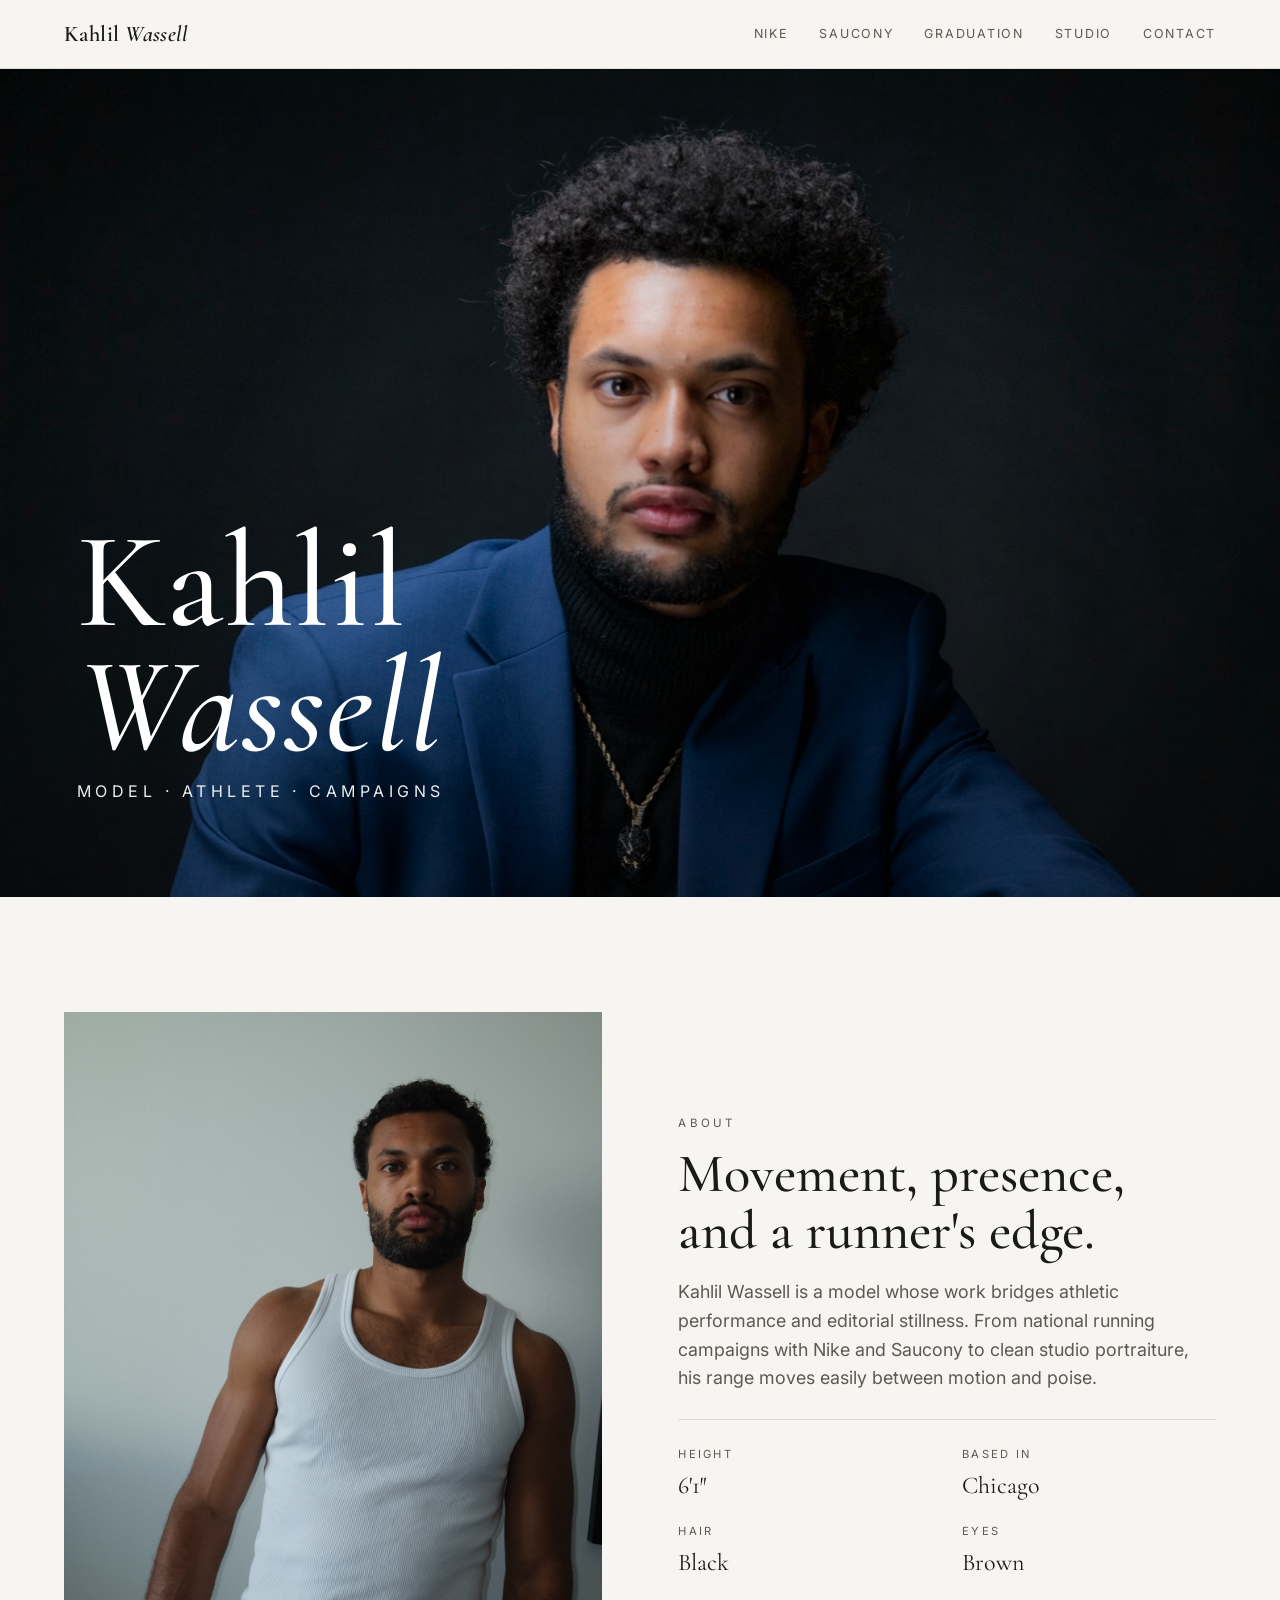
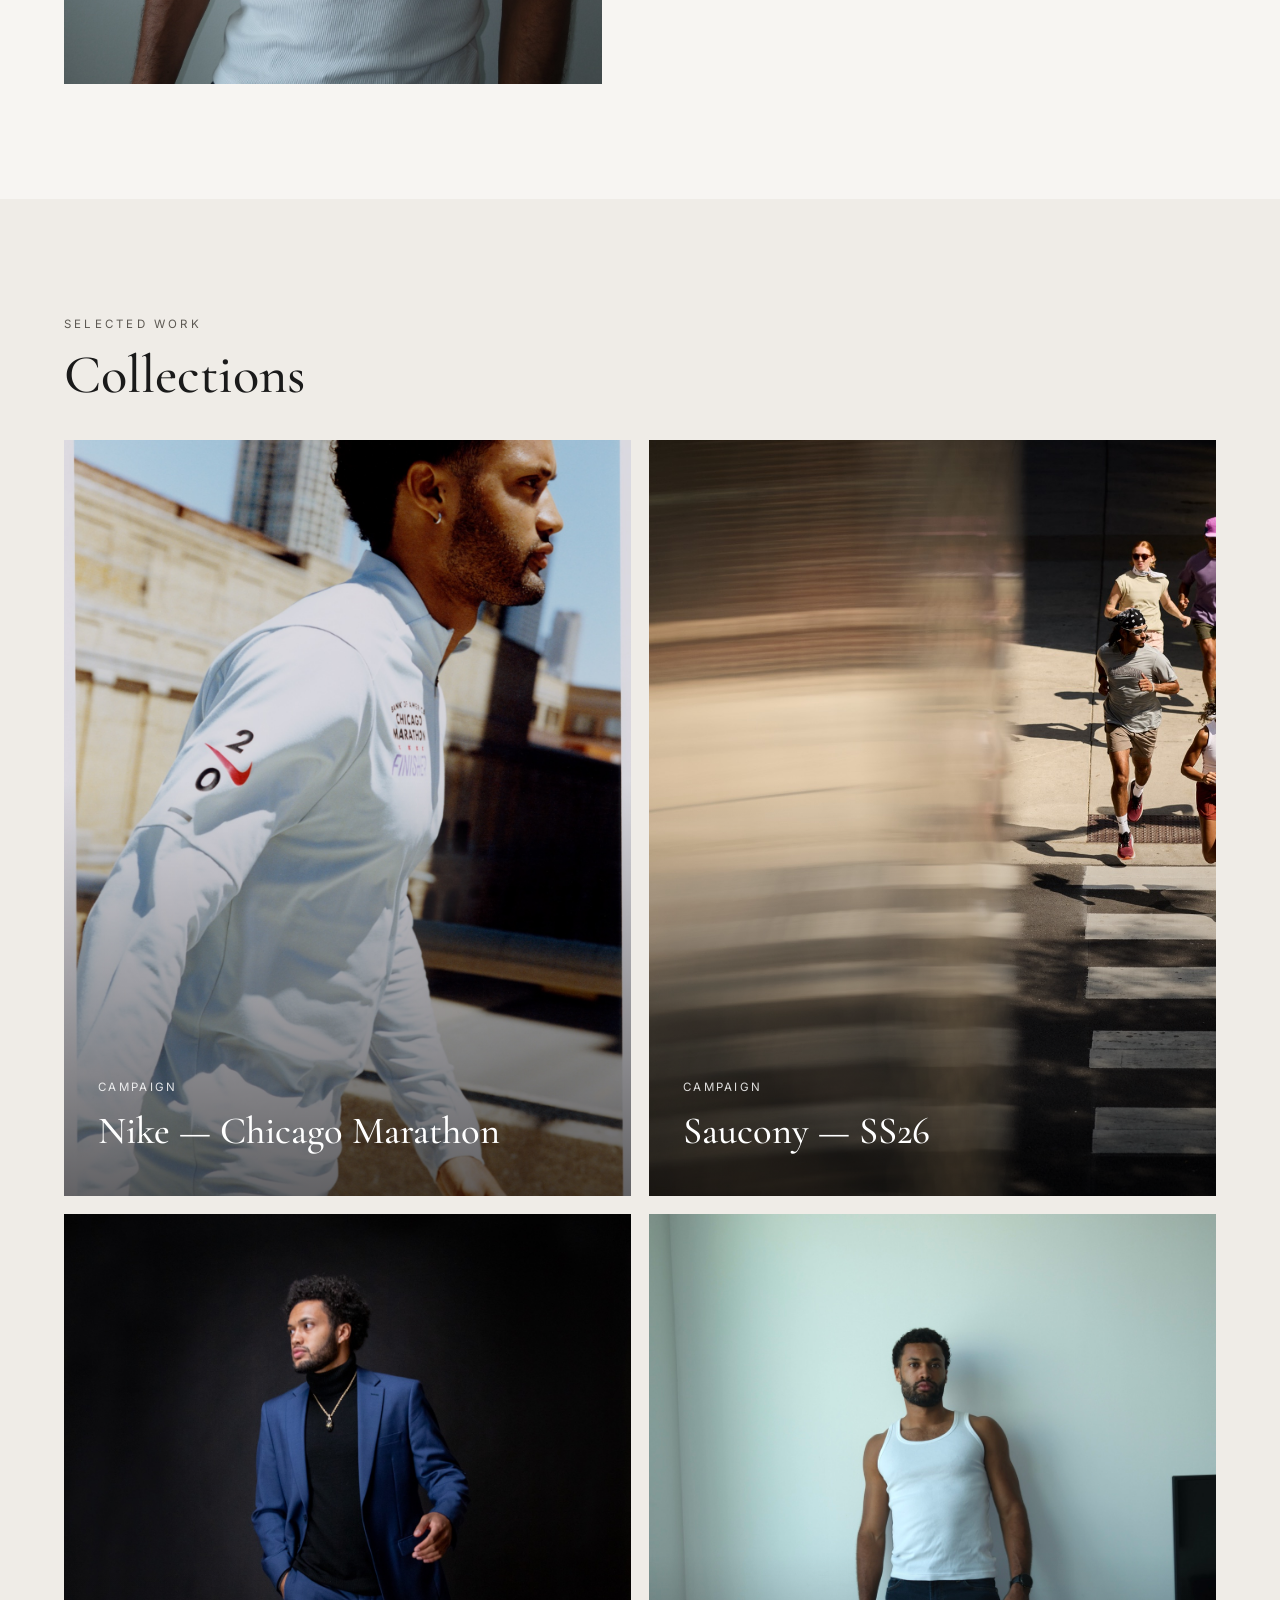
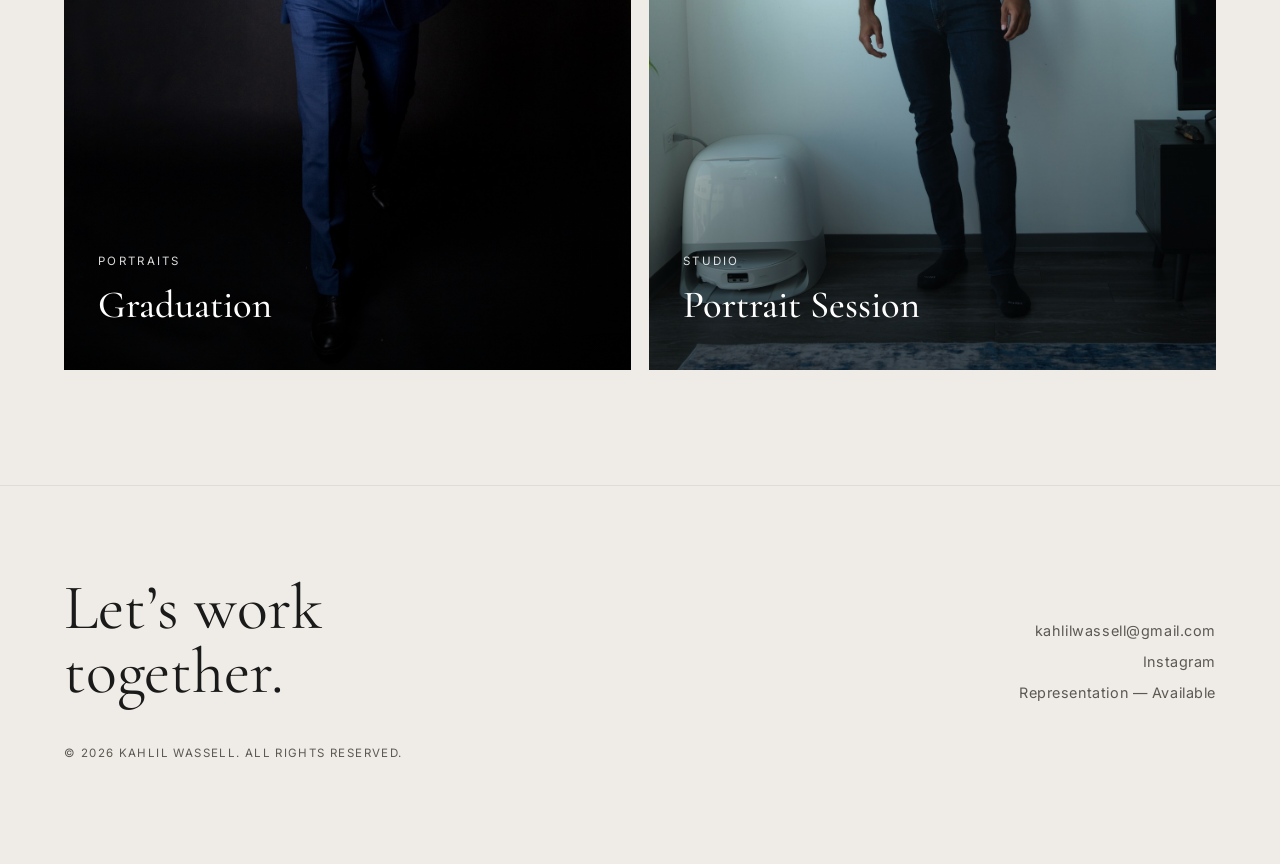
==== index.html @ 633e2fcc "Initial modeling portfolio site Static GitHub Pages site: home + four galleries (Nike, Saucony, grad" ====
<!DOCTYPE html>
<html lang="en">
<head>
<meta charset="UTF-8">
<meta name="viewport" content="width=device-width, initial-scale=1.0">
<title>Kahlil Wassell — Model</title>
<meta name="description" content="Modeling portfolio of Kahlil Wassell — athletic, editorial and campaign work including Nike and Saucony.">
<link rel="preconnect" href="https://fonts.googleapis.com">
<link rel="preconnect" href="https://fonts.gstatic.com" crossorigin>
<link href="https://fonts.googleapis.com/css2?family=Cormorant+Garamond:ital,wght@0,400;0,500;0,600;1,400;1,500&family=Inter:wght@400;500&display=swap" rel="stylesheet">
<link rel="stylesheet" href="assets/css/style.css">
</head>
<body>

<header class="site-header">
  <div class="wrap nav">
    <a class="brand" href="index.html">Kahlil <span>Wassell</span></a>
    <button class="nav-toggle" aria-label="Menu">&#9776;</button>
    <nav class="nav-links">
      <a href="nike.html">Nike</a>
      <a href="saucony.html">Saucony</a>
      <a href="graduation.html">Graduation</a>
      <a href="tank.html">Studio</a>
      <a href="#contact">Contact</a>
    </nav>
  </div>
</header>

<section class="hero">
  <img src="images/graduation/01.jpg" alt="Kahlil Wassell portrait">
  <div class="hero-overlay">
    <h1 class="hero-name">Kahlil<br><em>Wassell</em></h1>
    <p class="hero-sub">Model &middot; Athlete &middot; Campaigns</p>
  </div>
</section>

<!-- About -->
<section class="section" id="about">
  <div class="wrap about-grid">
    <div class="about-portrait">
      <img src="images/tank/01.jpg" alt="Kahlil Wassell studio portrait">
    </div>
    <div>
      <p class="eyebrow">About</p>
      <h2 class="section-title">Movement, presence,<br>and a runner's edge.</h2>
      <p class="lead">
        Kahlil Wassell is a model whose work bridges athletic performance and editorial
        stillness. From national running campaigns with Nike and Saucony to clean studio
        portraiture, his range moves easily between motion and poise.
      </p>
      <!-- EDIT ME: replace the placeholder stats below with your real measurements -->
      <dl class="stats">
        <div><dt>Height</dt><dd>6&#39;1&#8243;</dd></div>
        <div><dt>Based in</dt><dd>Chicago</dd></div>
        <div><dt>Hair</dt><dd>Black</dd></div>
        <div><dt>Eyes</dt><dd>Brown</dd></div>
      </dl>
    </div>
  </div>
</section>

<!-- Collections -->
<section class="section section-alt">
  <div class="wrap">
    <p class="eyebrow">Selected Work</p>
    <h2 class="section-title" style="margin-bottom:36px;">Collections</h2>
    <div class="collections">
      <a class="collection-card" href="nike.html">
        <img src="images/nike/02.jpg" alt="Nike campaign">
        <span class="cap"><span>Campaign</span><h3>Nike &mdash; Chicago Marathon</h3></span>
      </a>
      <a class="collection-card" href="saucony.html">
        <img src="images/saucony/01.jpg" alt="Saucony campaign">
        <span class="cap"><span>Campaign</span><h3>Saucony &mdash; SS26</h3></span>
      </a>
      <a class="collection-card" href="graduation.html">
        <img src="images/graduation/02.jpg" alt="Graduation studio portraits">
        <span class="cap"><span>Portraits</span><h3>Graduation</h3></span>
      </a>
      <a class="collection-card" href="tank.html">
        <img src="images/tank/04.jpg" alt="Studio portraits">
        <span class="cap"><span>Studio</span><h3>Portrait Session</h3></span>
      </a>
    </div>
  </div>
</section>

<!-- Contact / footer -->
<footer class="site-footer" id="contact">
  <div class="wrap">
    <div class="footer-grid">
      <div class="footer-name">Let&rsquo;s work<br>together.</div>
      <div class="footer-links">
        <a href="mailto:kahlilwassell@gmail.com">kahlilwassell@gmail.com</a>
        <!-- EDIT ME: add your Instagram / agency links below -->
        <a href="https://instagram.com/" target="_blank" rel="noopener">Instagram</a>
        <span>Representation &mdash; Available</span>
      </div>
    </div>
    <p class="copyright">&copy; <span id="year"></span> Kahlil Wassell. All rights reserved.</p>
  </div>
</footer>

<script>document.getElementById("year").textContent = new Date().getFullYear();</script>
<script src="assets/js/main.js"></script>
</body>
</html>
---- assets/css/style.css ----
/* ---------- Design tokens ---------- */
:root {
  --bg: #f7f5f2;
  --bg-alt: #efece7;
  --ink: #1a1a1a;
  --ink-soft: #5c5852;
  --line: #e0dbd3;
  --accent: #1a1a1a;
  --maxw: 1280px;
  --gap: clamp(8px, 1.4vw, 18px);
  --serif: "Cormorant Garamond", Georgia, "Times New Roman", serif;
  --sans: "Inter", -apple-system, BlinkMacSystemFont, "Segoe UI", Helvetica, Arial, sans-serif;
}

* { box-sizing: border-box; }

html { scroll-behavior: smooth; }

body {
  margin: 0;
  background: var(--bg);
  color: var(--ink);
  font-family: var(--sans);
  font-size: 16px;
  line-height: 1.6;
  -webkit-font-smoothing: antialiased;
  text-rendering: optimizeLegibility;
}

img { display: block; max-width: 100%; }
a { color: inherit; text-decoration: none; }

.wrap { max-width: var(--maxw); margin: 0 auto; padding: 0 clamp(20px, 5vw, 64px); }

/* ---------- Header / nav ---------- */
.site-header {
  position: sticky;
  top: 0;
  z-index: 50;
  background: color-mix(in srgb, var(--bg) 88%, transparent);
  backdrop-filter: saturate(1.2) blur(10px);
  border-bottom: 1px solid var(--line);
}
.nav {
  display: flex;
  align-items: center;
  justify-content: space-between;
  height: 68px;
}
.brand {
  font-family: var(--serif);
  font-size: 1.4rem;
  font-weight: 600;
  letter-spacing: 0.02em;
}
.brand span { font-style: italic; }
.nav-links {
  display: flex;
  gap: clamp(14px, 2.4vw, 34px);
  align-items: center;
}
.nav-links a {
  font-size: 0.78rem;
  letter-spacing: 0.14em;
  text-transform: uppercase;
  color: var(--ink-soft);
  transition: color 0.2s ease;
  position: relative;
}
.nav-links a:hover, .nav-links a.active { color: var(--ink); }
.nav-links a.active::after {
  content: "";
  position: absolute;
  left: 0; right: 0; bottom: -6px;
  height: 1px; background: var(--ink);
}
.nav-toggle {
  display: none;
  background: none; border: none; cursor: pointer;
  font-size: 1.5rem; line-height: 1; color: var(--ink);
}

/* ---------- Hero ---------- */
.hero {
  position: relative;
  height: min(92vh, 900px);
  overflow: hidden;
  background: var(--bg-alt);
}
.hero img {
  width: 100%; height: 100%;
  object-fit: cover;
  object-position: center 22%;
}
.hero-overlay {
  position: absolute; inset: 0;
  background: linear-gradient(to bottom, rgba(0,0,0,0.15) 0%, rgba(0,0,0,0) 30%, rgba(0,0,0,0.45) 100%);
  display: flex;
  flex-direction: column;
  justify-content: flex-end;
  padding: clamp(28px, 6vw, 80px);
  color: #fff;
}
.hero-name {
  font-family: var(--serif);
  font-weight: 500;
  font-size: clamp(3rem, 11vw, 8.5rem);
  line-height: 0.92;
  margin: 0;
  letter-spacing: 0.01em;
}
.hero-name em { font-style: italic; }
.hero-sub {
  margin-top: 0.6rem;
  font-size: clamp(0.8rem, 1.4vw, 1rem);
  letter-spacing: 0.28em;
  text-transform: uppercase;
  opacity: 0.92;
}

/* ---------- Section headers ---------- */
.section { padding: clamp(56px, 9vw, 120px) 0; }
.section-alt { background: var(--bg-alt); }
.eyebrow {
  font-size: 0.72rem;
  letter-spacing: 0.28em;
  text-transform: uppercase;
  color: var(--ink-soft);
  margin: 0 0 14px;
}
.section-title {
  font-family: var(--serif);
  font-weight: 500;
  font-size: clamp(2rem, 5vw, 3.4rem);
  line-height: 1.05;
  margin: 0 0 10px;
}
.lead {
  max-width: 60ch;
  color: var(--ink-soft);
  font-size: clamp(1rem, 1.4vw, 1.15rem);
}

/* ---------- About ---------- */
.about-grid {
  display: grid;
  grid-template-columns: 1fr 1fr;
  gap: clamp(30px, 6vw, 80px);
  align-items: center;
}
.about-portrait { aspect-ratio: 4/5; overflow: hidden; background: var(--bg-alt); }
.about-portrait img { width: 100%; height: 100%; object-fit: cover; }
.stats {
  list-style: none;
  padding: 0; margin: 26px 0 0;
  display: grid;
  grid-template-columns: repeat(2, minmax(0,1fr));
  gap: 18px 30px;
  border-top: 1px solid var(--line);
  padding-top: 26px;
}
.stats dt {
  font-size: 0.7rem;
  letter-spacing: 0.2em;
  text-transform: uppercase;
  color: var(--ink-soft);
  margin-bottom: 3px;
}
.stats dd { margin: 0; font-family: var(--serif); font-size: 1.5rem; }

/* ---------- Collection cards (home) ---------- */
.collections {
  display: grid;
  grid-template-columns: repeat(2, 1fr);
  gap: var(--gap);
}
.collection-card {
  position: relative;
  aspect-ratio: 3/4;
  overflow: hidden;
  background: var(--bg-alt);
}
.collection-card img {
  width: 100%; height: 100%;
  object-fit: cover;
  transition: transform 0.9s cubic-bezier(.2,.6,.2,1);
}
.collection-card:hover img { transform: scale(1.05); }
.collection-card .cap {
  position: absolute; inset: 0;
  display: flex; flex-direction: column; justify-content: flex-end;
  padding: clamp(18px, 3vw, 34px);
  color: #fff;
  background: linear-gradient(to top, rgba(0,0,0,0.55), rgba(0,0,0,0) 55%);
}
.collection-card .cap h3 {
  font-family: var(--serif);
  font-weight: 500;
  font-size: clamp(1.5rem, 3vw, 2.4rem);
  margin: 0;
}
.collection-card .cap span {
  font-size: 0.72rem; letter-spacing: 0.2em; text-transform: uppercase;
  opacity: 0.85; margin-bottom: 4px;
}

/* ---------- Gallery (masonry-ish) ---------- */
.gallery-head { padding: clamp(48px,7vw,96px) 0 clamp(24px,3vw,40px); }
.masonry {
  columns: 3;
  column-gap: var(--gap);
  padding-bottom: clamp(56px, 9vw, 120px);
}
.masonry figure {
  margin: 0 0 var(--gap);
  break-inside: avoid;
  background: var(--bg-alt);
  overflow: hidden;
  cursor: zoom-in;
}
.masonry img {
  width: 100%; height: auto;
  transition: opacity 0.6s ease, transform 0.9s cubic-bezier(.2,.6,.2,1);
  opacity: 0;
}
.masonry img.loaded { opacity: 1; }
.masonry figure:hover img { transform: scale(1.03); }

/* ---------- Lightbox ---------- */
.lightbox {
  position: fixed; inset: 0; z-index: 100;
  background: rgba(15,14,13,0.94);
  display: none;
  align-items: center; justify-content: center;
  padding: 4vh 4vw;
}
.lightbox.open { display: flex; }
.lightbox img { max-width: 100%; max-height: 92vh; object-fit: contain; }
.lb-btn {
  position: absolute;
  background: none; border: none; color: #fff;
  font-size: 2.4rem; cursor: pointer; opacity: 0.7;
  padding: 12px; line-height: 1; transition: opacity 0.2s;
}
.lb-btn:hover { opacity: 1; }
.lb-close { top: 10px; right: 16px; }
.lb-prev { left: 8px; top: 50%; transform: translateY(-50%); }
.lb-next { right: 8px; top: 50%; transform: translateY(-50%); }

/* ---------- Footer ---------- */
.site-footer {
  border-top: 1px solid var(--line);
  padding: clamp(48px, 8vw, 90px) 0;
  background: var(--bg-alt);
}
.footer-grid {
  display: flex;
  justify-content: space-between;
  align-items: flex-end;
  gap: 30px;
  flex-wrap: wrap;
}
.footer-name {
  font-family: var(--serif);
  font-size: clamp(2rem, 6vw, 4rem);
  line-height: 1;
}
.footer-links { display: flex; flex-direction: column; gap: 8px; text-align: right; }
.footer-links a, .footer-links span { color: var(--ink-soft); font-size: 0.9rem; letter-spacing: 0.04em; }
.footer-links a:hover { color: var(--ink); }
.copyright { margin-top: 40px; font-size: 0.72rem; letter-spacing: 0.12em; text-transform: uppercase; color: var(--ink-soft); }

/* ---------- CTA row ---------- */
.cta { text-align: center; }
.cta a.button {
  display: inline-block;
  margin-top: 22px;
  border: 1px solid var(--ink);
  padding: 14px 34px;
  font-size: 0.76rem; letter-spacing: 0.18em; text-transform: uppercase;
  transition: background 0.25s ease, color 0.25s ease;
}
.cta a.button:hover { background: var(--ink); color: var(--bg); }

/* ---------- Responsive ---------- */
@media (max-width: 900px) {
  .masonry { columns: 2; }
  .about-grid { grid-template-columns: 1fr; }
  .about-portrait { max-width: 480px; }
}
@media (max-width: 680px) {
  .nav-links {
    position: fixed; inset: 68px 0 auto 0;
    flex-direction: column;
    background: var(--bg);
    border-bottom: 1px solid var(--line);
    padding: 22px 24px 30px;
    gap: 20px;
    transform: translateY(-120%);
    transition: transform 0.35s ease;
  }
  .nav-links.open { transform: translateY(0); }
  .nav-toggle { display: block; }
  .collections { grid-template-columns: 1fr; }
  .masonry { columns: 1; }
}
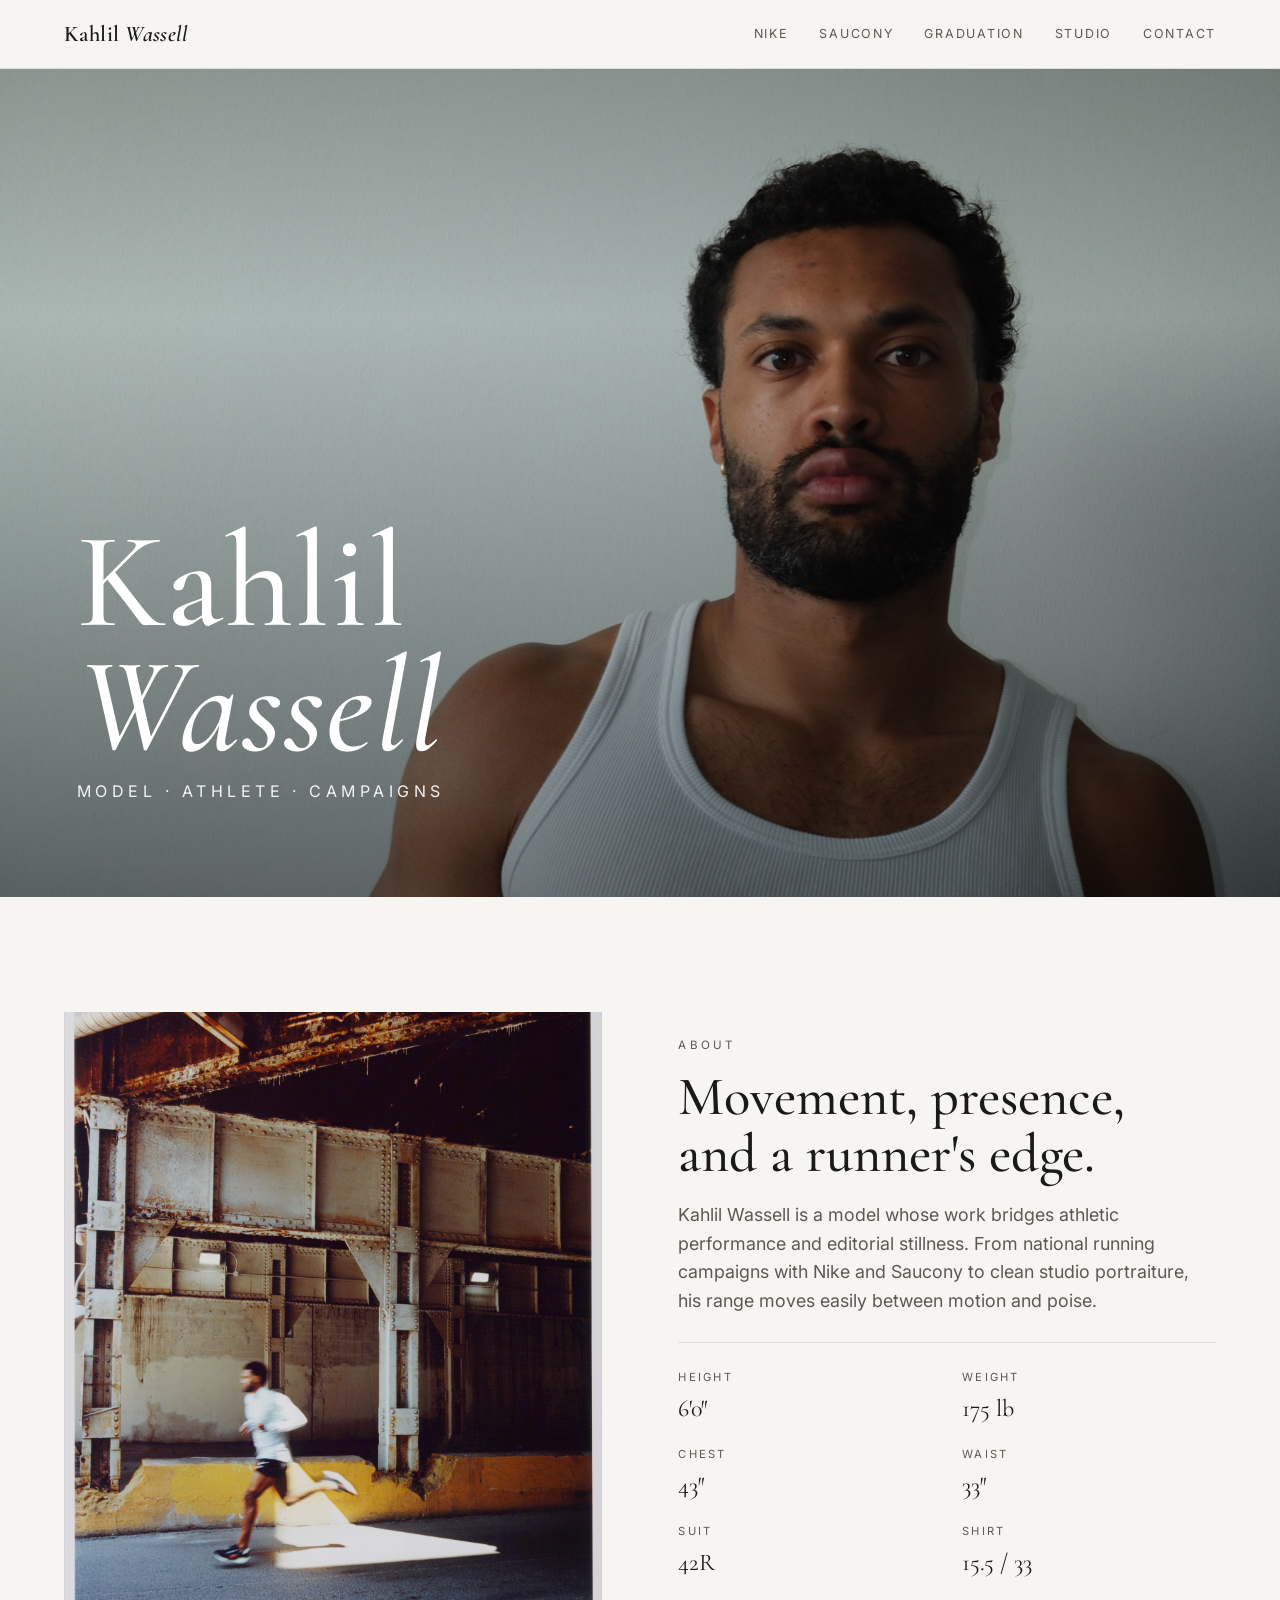
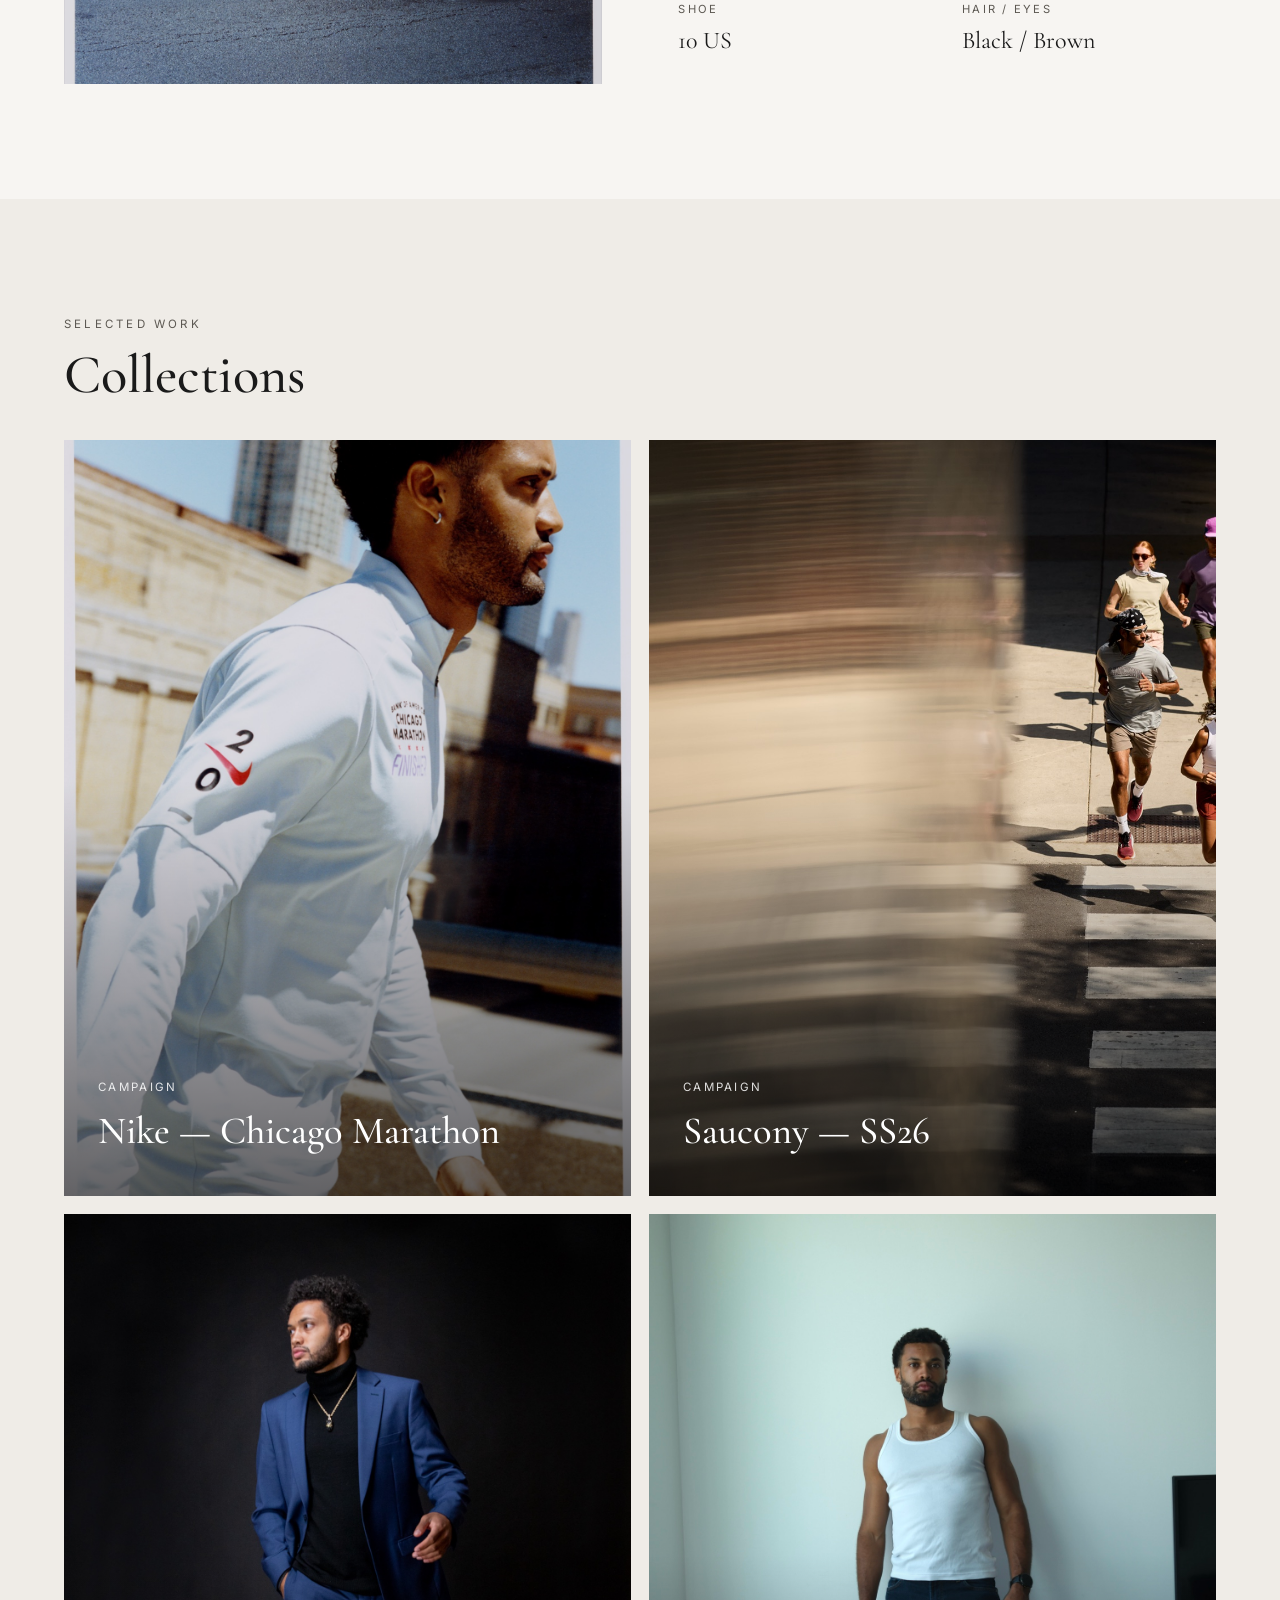
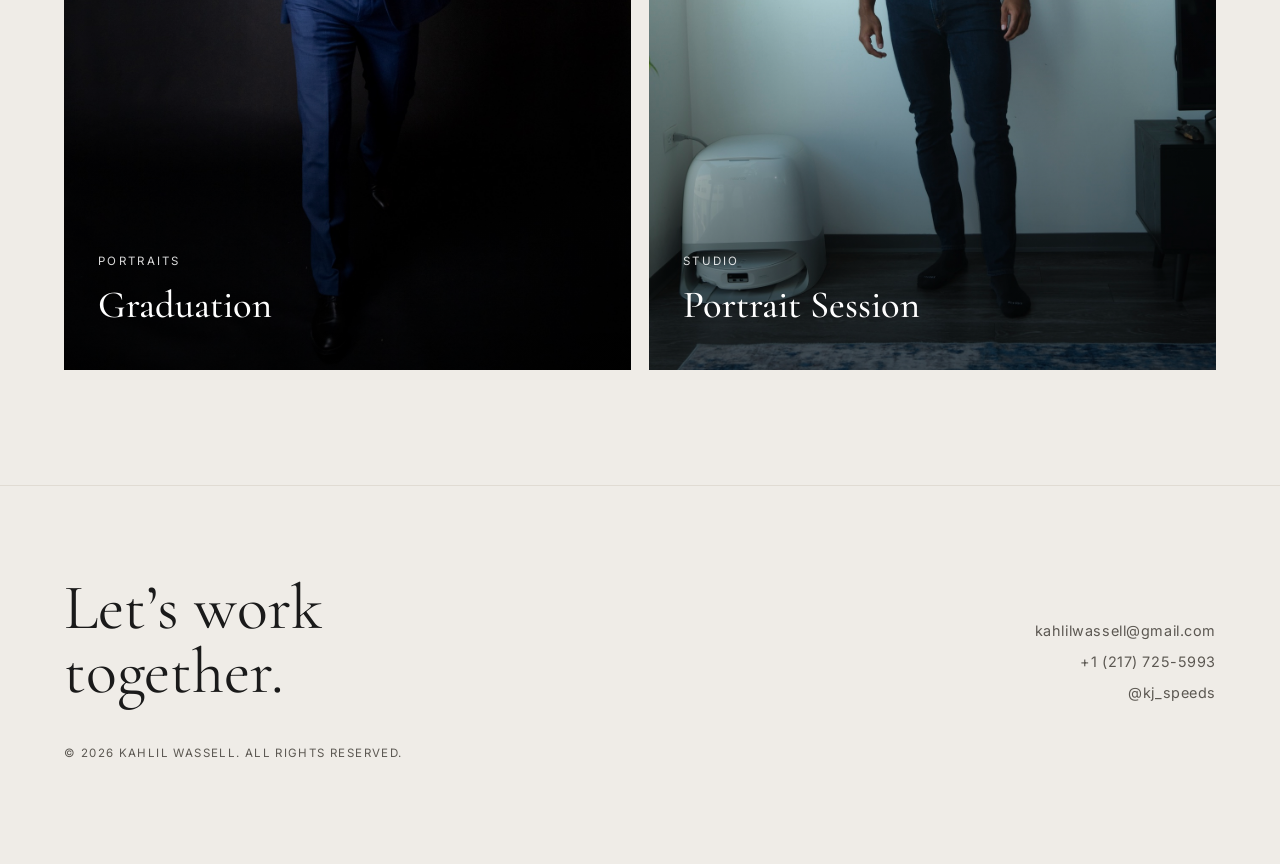
==== commit ea387783: "Add real measurements, swap hero to recent portrait, add contact info - Replace placeholder stats wi" ====
--- a/index.html
+++ b/index.html
@@ -27,7 +27,7 @@
 </header>
 
 <section class="hero">
-  <img src="images/graduation/01.jpg" alt="Kahlil Wassell portrait">
+  <img src="images/tank/01.jpg" alt="Kahlil Wassell portrait">
   <div class="hero-overlay">
     <h1 class="hero-name">Kahlil<br><em>Wassell</em></h1>
     <p class="hero-sub">Model &middot; Athlete &middot; Campaigns</p>
@@ -38,7 +38,7 @@
 <section class="section" id="about">
   <div class="wrap about-grid">
     <div class="about-portrait">
-      <img src="images/tank/01.jpg" alt="Kahlil Wassell studio portrait">
+      <img src="images/nike/01.jpg" alt="Kahlil Wassell running for Nike">
     </div>
     <div>
       <p class="eyebrow">About</p>
@@ -48,12 +48,15 @@
         stillness. From national running campaigns with Nike and Saucony to clean studio
         portraiture, his range moves easily between motion and poise.
       </p>
-      <!-- EDIT ME: replace the placeholder stats below with your real measurements -->
       <dl class="stats">
-        <div><dt>Height</dt><dd>6&#39;1&#8243;</dd></div>
-        <div><dt>Based in</dt><dd>Chicago</dd></div>
-        <div><dt>Hair</dt><dd>Black</dd></div>
-        <div><dt>Eyes</dt><dd>Brown</dd></div>
+        <div><dt>Height</dt><dd>6&#39;0&#8243;</dd></div>
+        <div><dt>Weight</dt><dd>175 lb</dd></div>
+        <div><dt>Chest</dt><dd>43&#8243;</dd></div>
+        <div><dt>Waist</dt><dd>33&#8243;</dd></div>
+        <div><dt>Suit</dt><dd>42R</dd></div>
+        <div><dt>Shirt</dt><dd>15.5 / 33</dd></div>
+        <div><dt>Shoe</dt><dd>10 US</dd></div>
+        <div><dt>Hair / Eyes</dt><dd>Black / Brown</dd></div>
       </dl>
     </div>
   </div>
@@ -92,9 +95,8 @@
       <div class="footer-name">Let&rsquo;s work<br>together.</div>
       <div class="footer-links">
         <a href="mailto:kahlilwassell@gmail.com">kahlilwassell@gmail.com</a>
-        <!-- EDIT ME: add your Instagram / agency links below -->
-        <a href="https://instagram.com/" target="_blank" rel="noopener">Instagram</a>
-        <span>Representation &mdash; Available</span>
+        <a href="tel:+12177255993">+1 (217) 725-5993</a>
+        <a href="https://www.instagram.com/kj_speeds/" target="_blank" rel="noopener">@kj_speeds</a>
       </div>
     </div>
     <p class="copyright">&copy; <span id="year"></span> Kahlil Wassell. All rights reserved.</p>
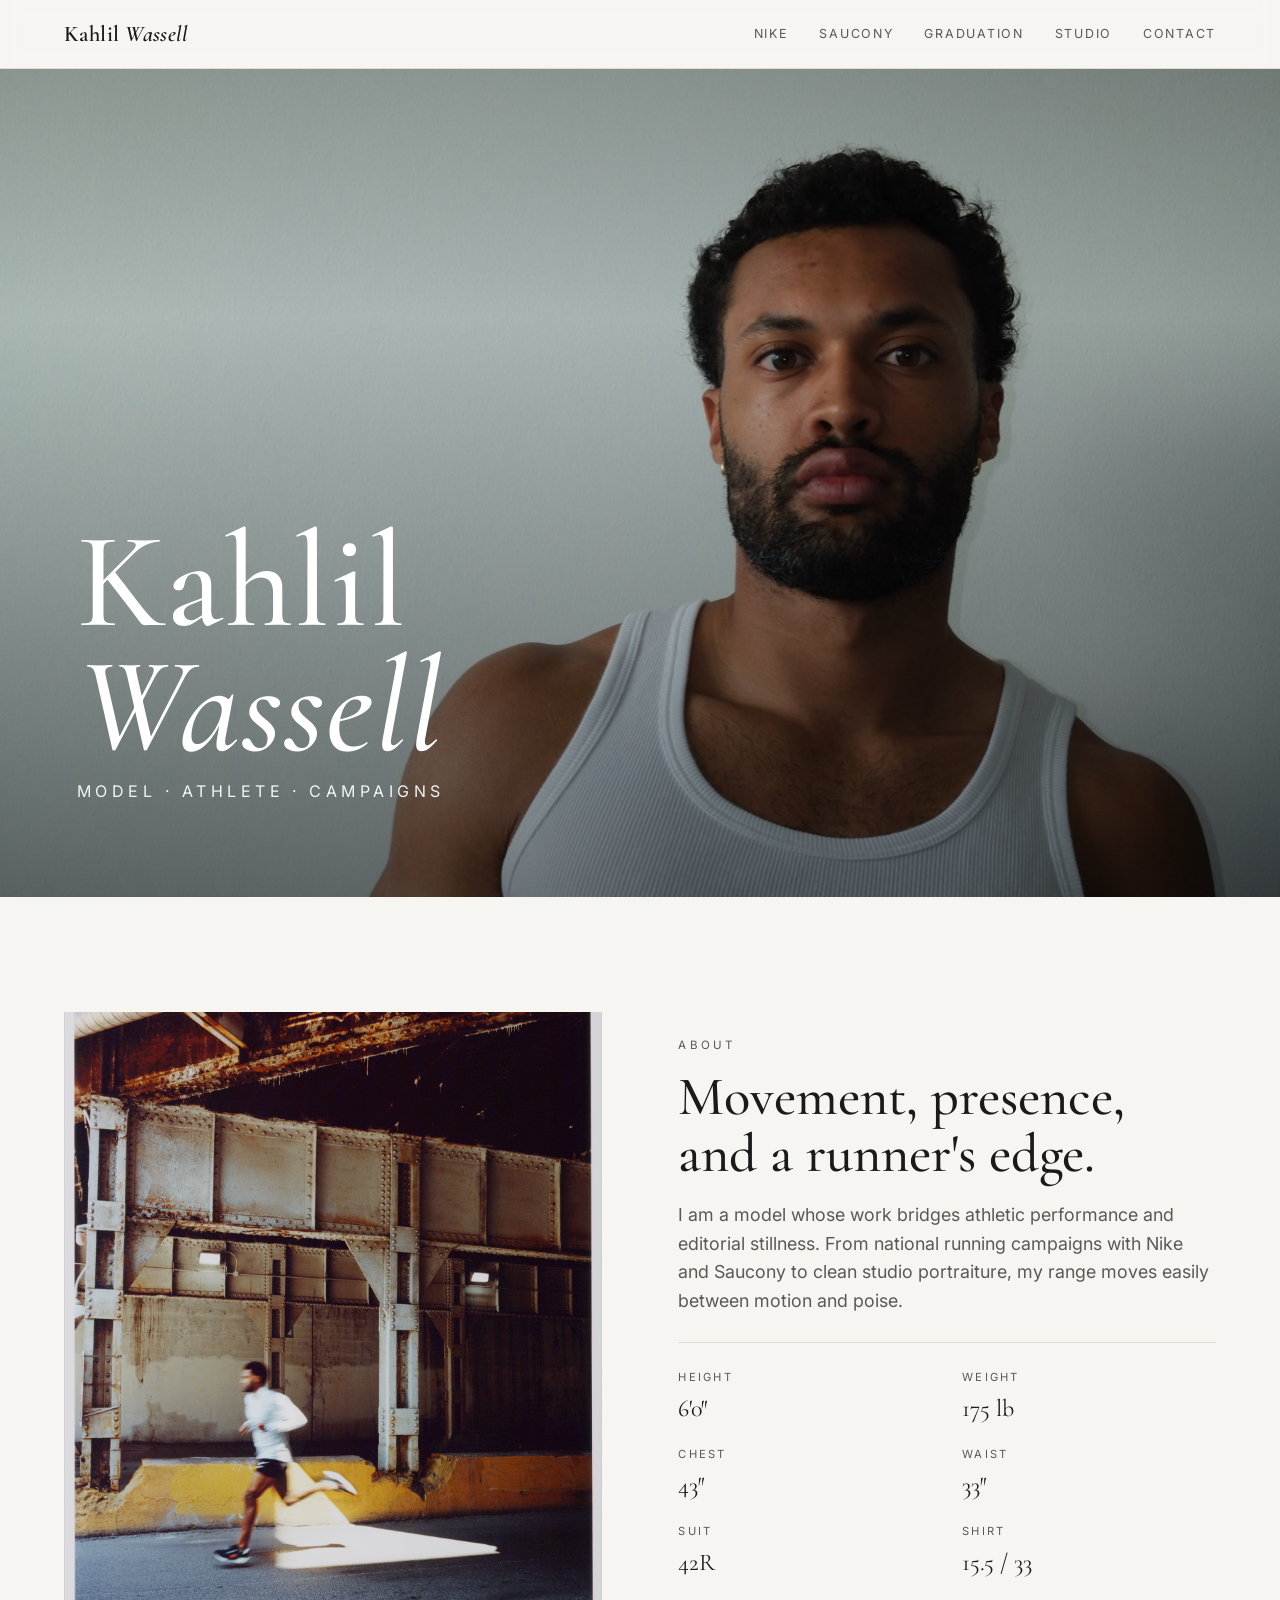
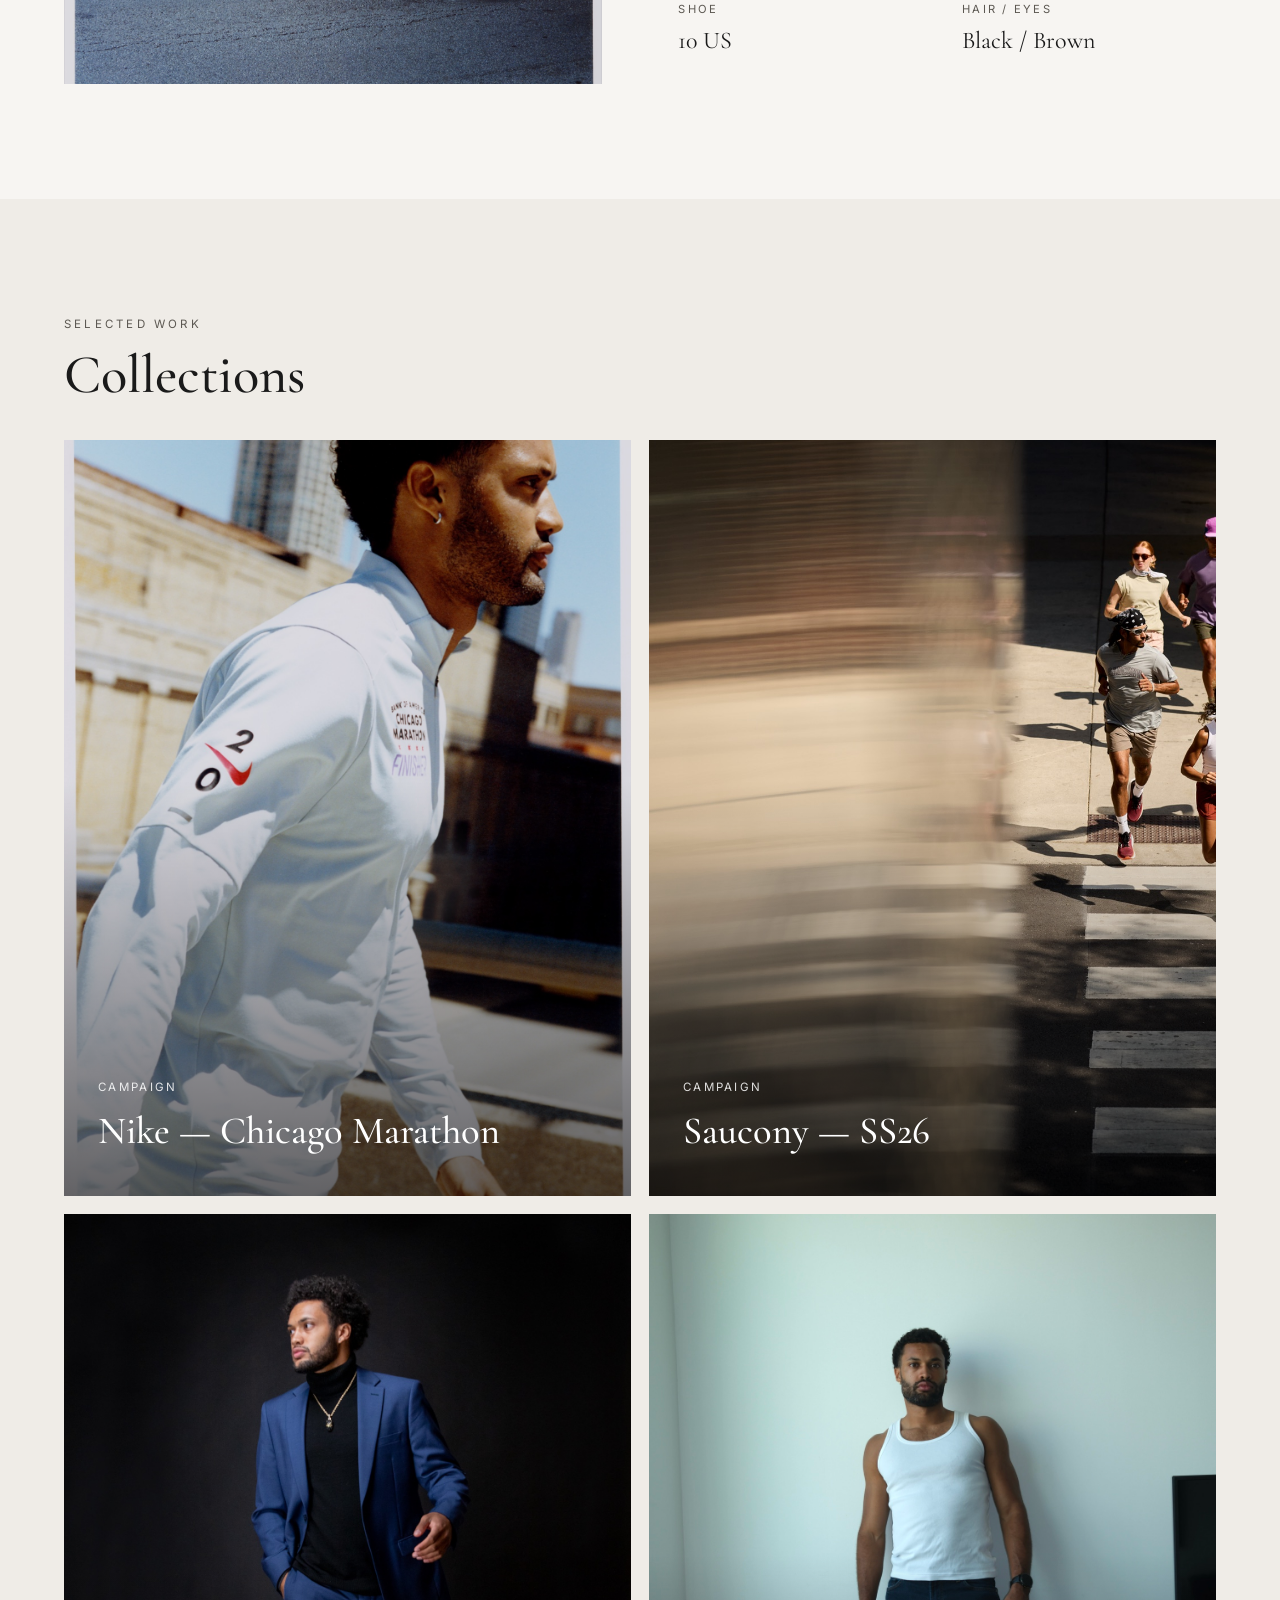
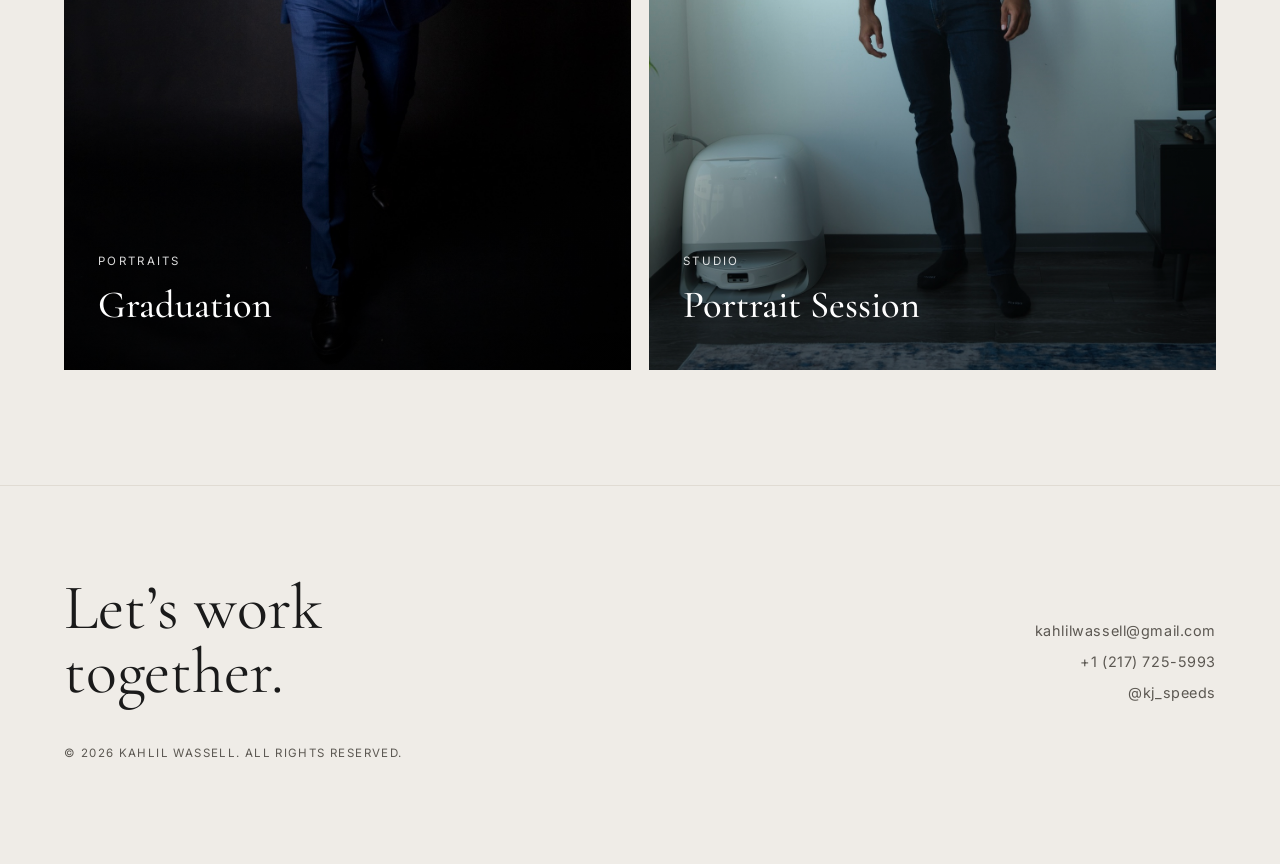
==== commit 0ddf2507: "Rewrite About in first person; update hero, stats, contact info" ====
--- a/index.html
+++ b/index.html
@@ -44,9 +44,9 @@
       <p class="eyebrow">About</p>
       <h2 class="section-title">Movement, presence,<br>and a runner's edge.</h2>
       <p class="lead">
-        Kahlil Wassell is a model whose work bridges athletic performance and editorial
+        I am a model whose work bridges athletic performance and editorial
         stillness. From national running campaigns with Nike and Saucony to clean studio
-        portraiture, his range moves easily between motion and poise.
+        portraiture, my range moves easily between motion and poise.
       </p>
       <dl class="stats">
         <div><dt>Height</dt><dd>6&#39;0&#8243;</dd></div>
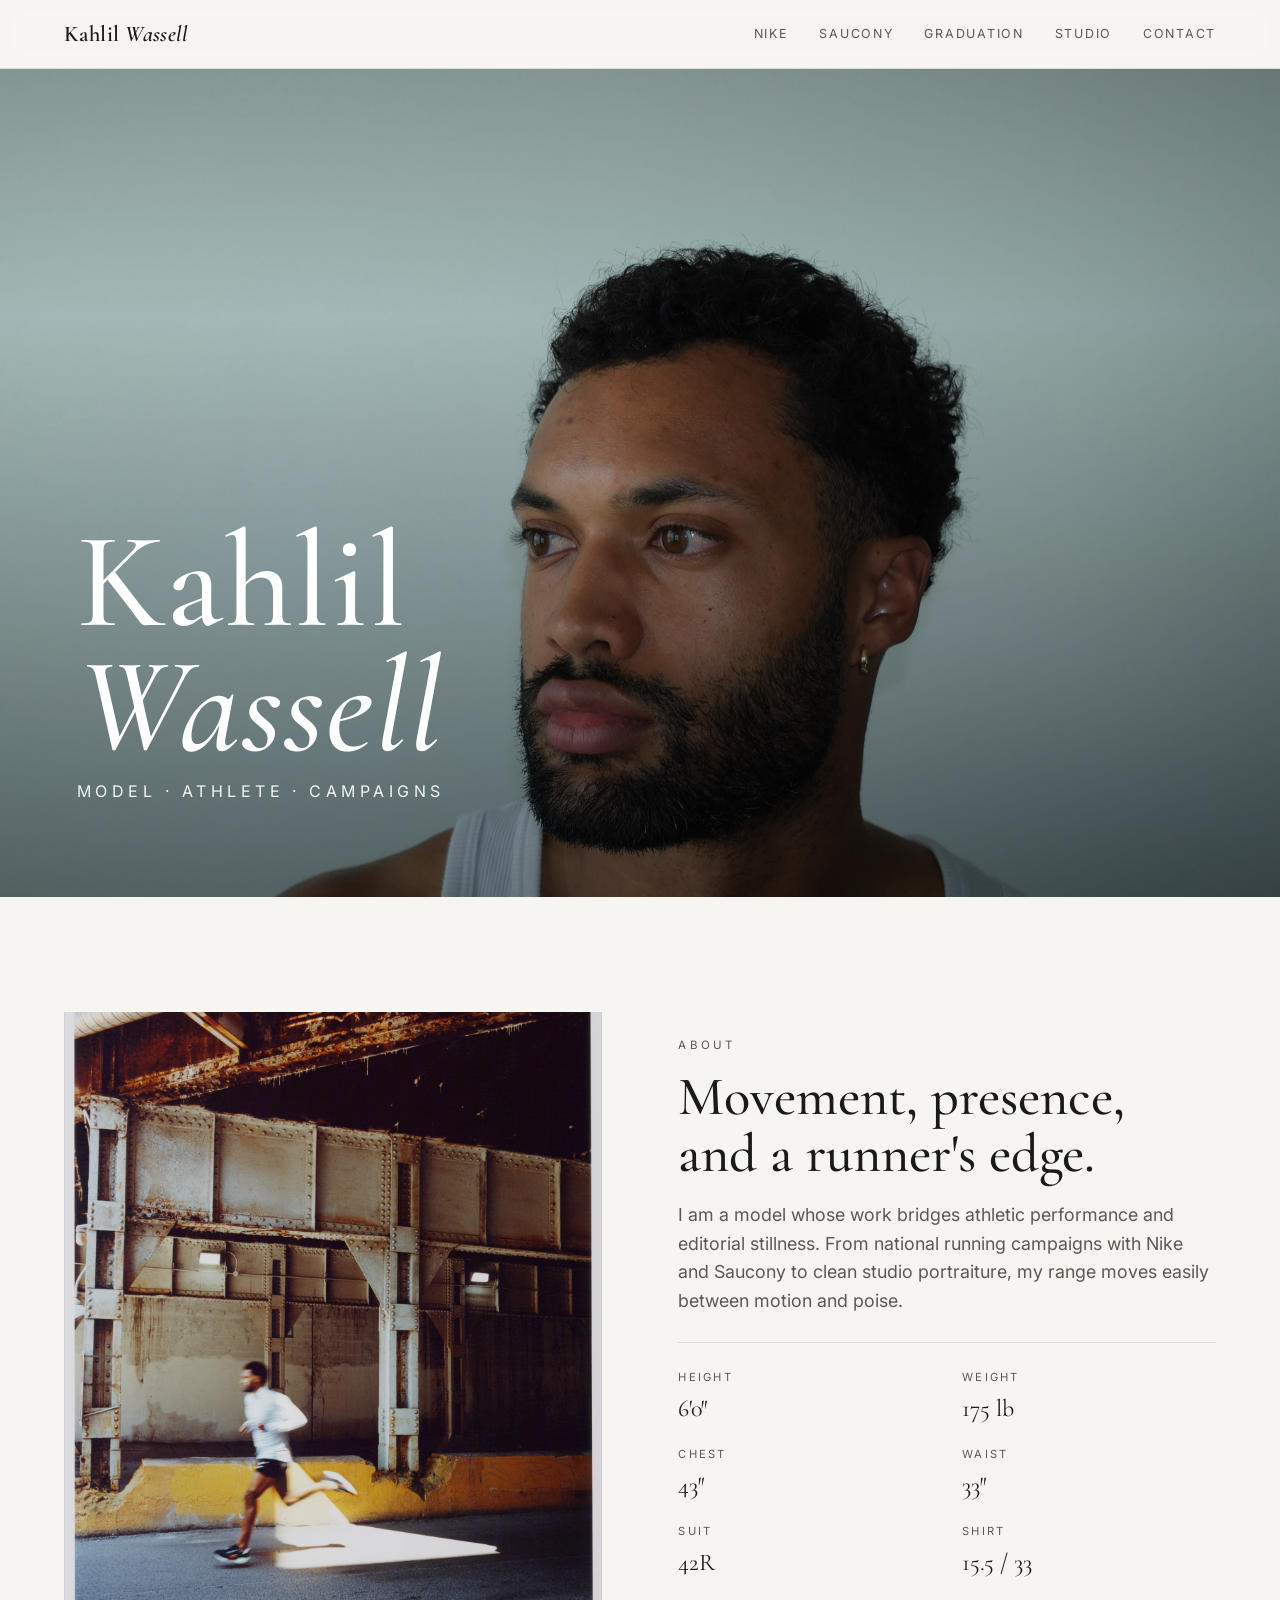
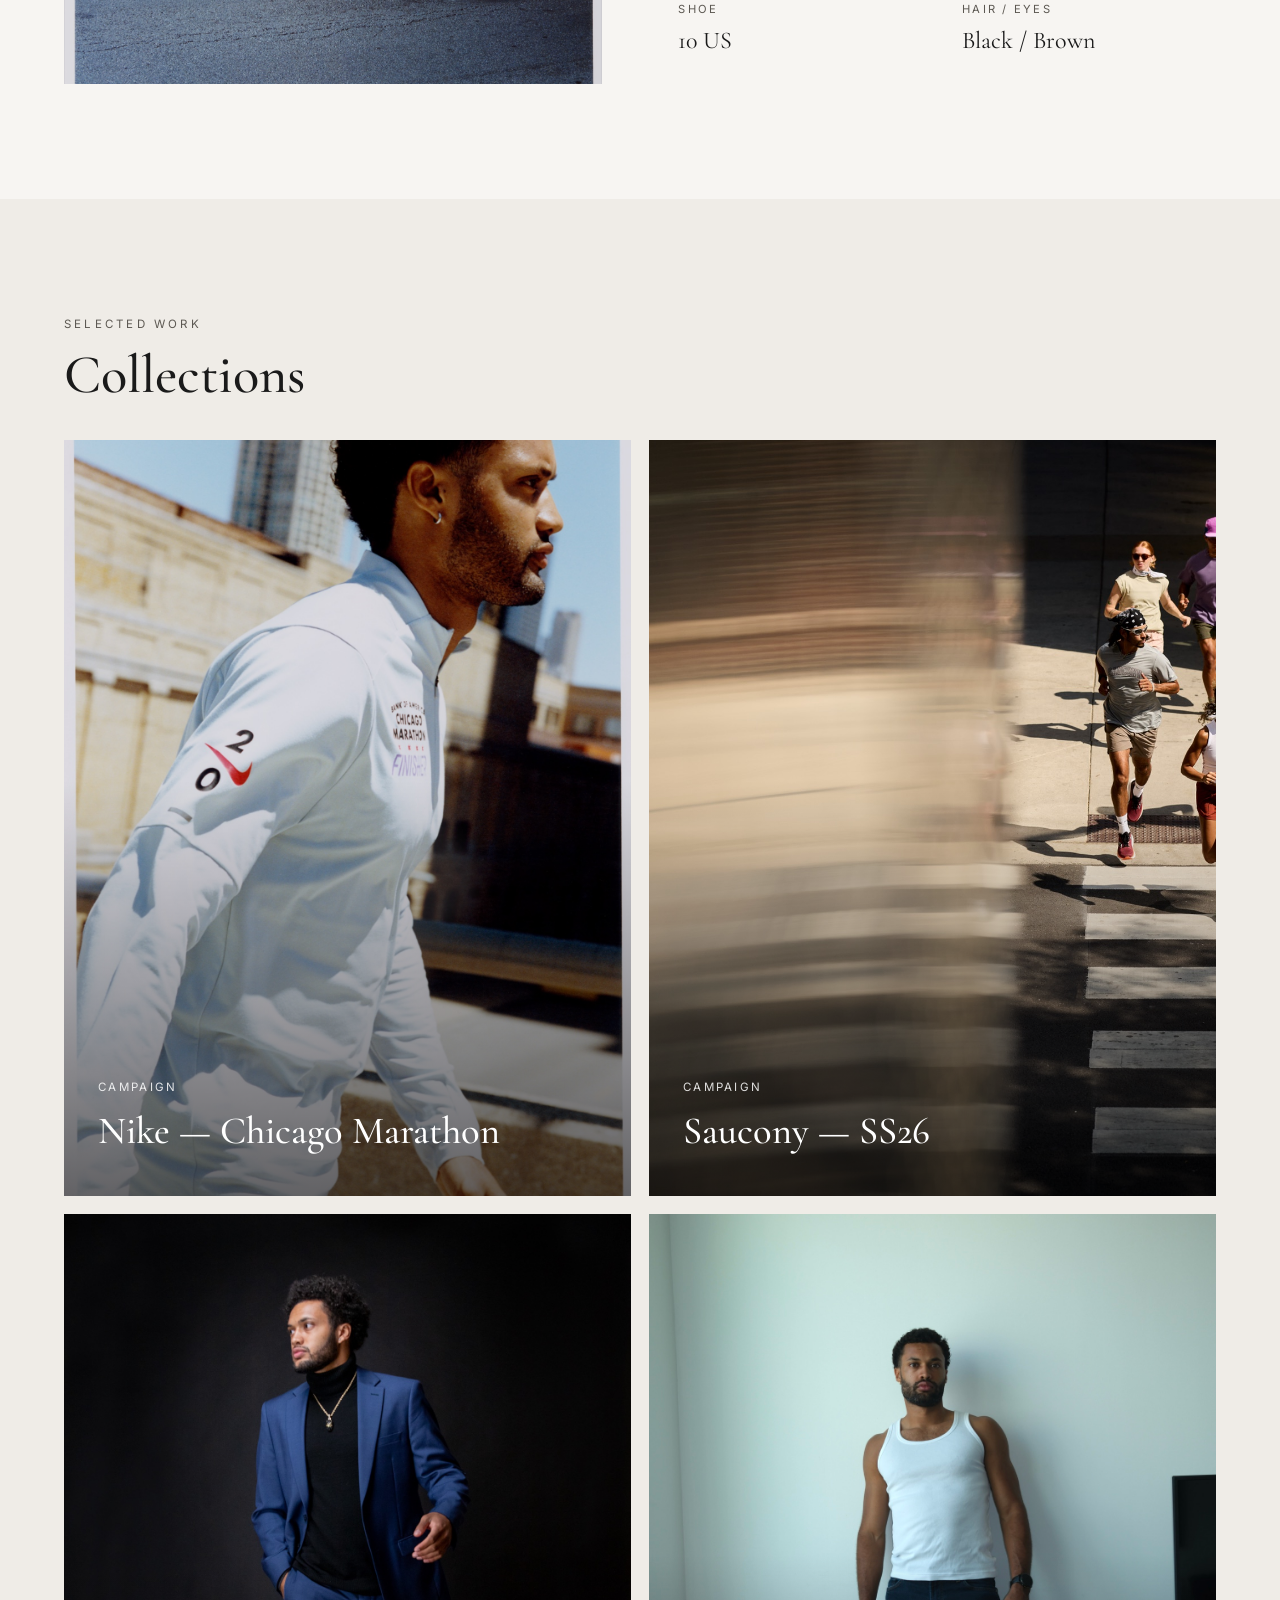
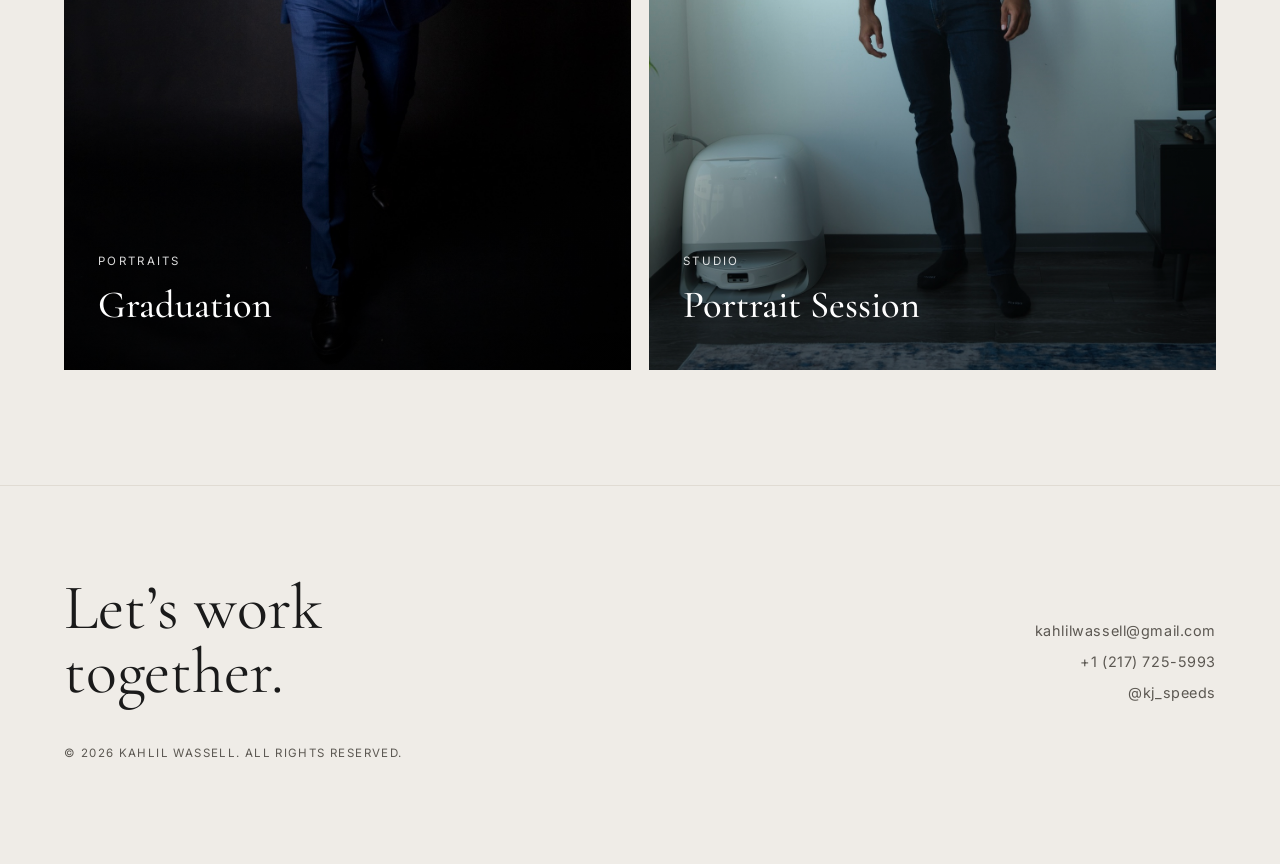
==== commit 13805ae7: "Swap hero to recent close-up portrait (tank/07)" ====
--- a/index.html
+++ b/index.html
@@ -27,7 +27,7 @@
 </header>
 
 <section class="hero">
-  <img src="images/tank/01.jpg" alt="Kahlil Wassell portrait">
+  <img src="images/tank/07.jpg" alt="Kahlil Wassell portrait" style="object-position: center 38%;">
   <div class="hero-overlay">
     <h1 class="hero-name">Kahlil<br><em>Wassell</em></h1>
     <p class="hero-sub">Model &middot; Athlete &middot; Campaigns</p>
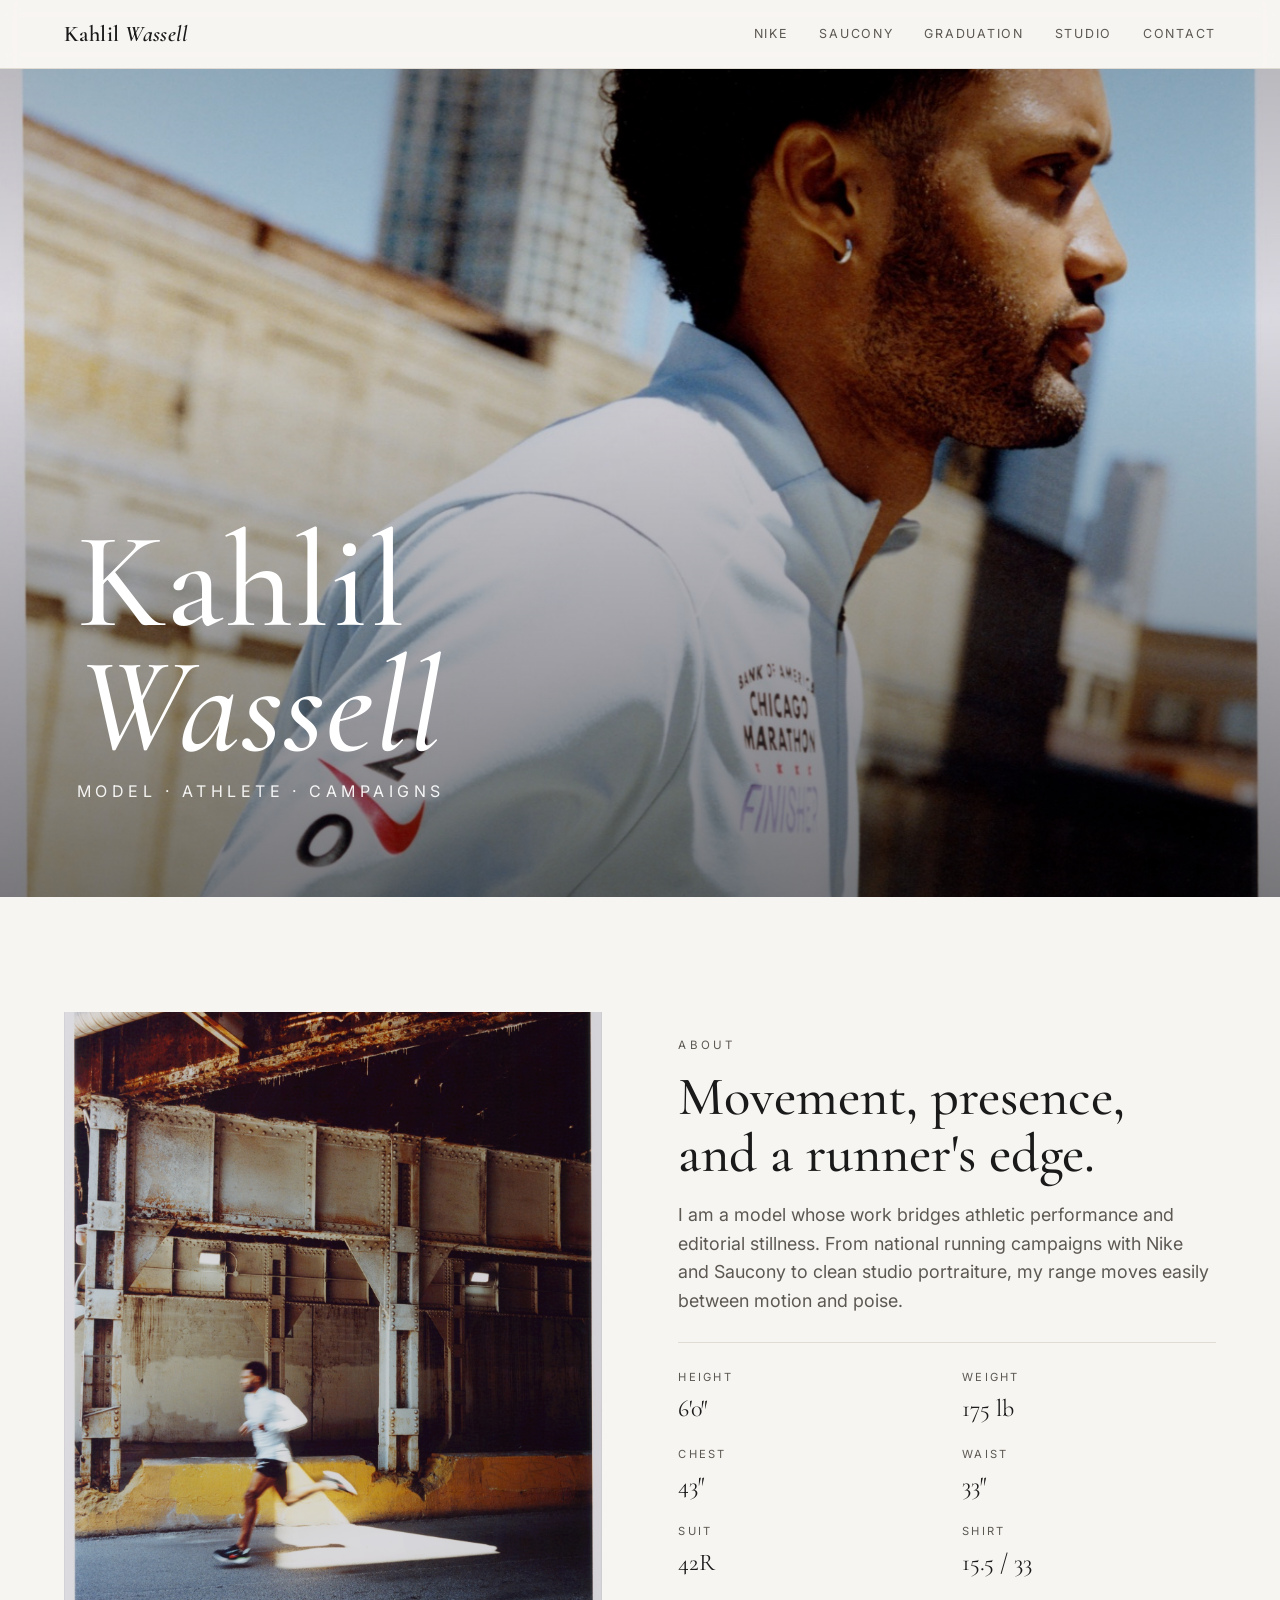
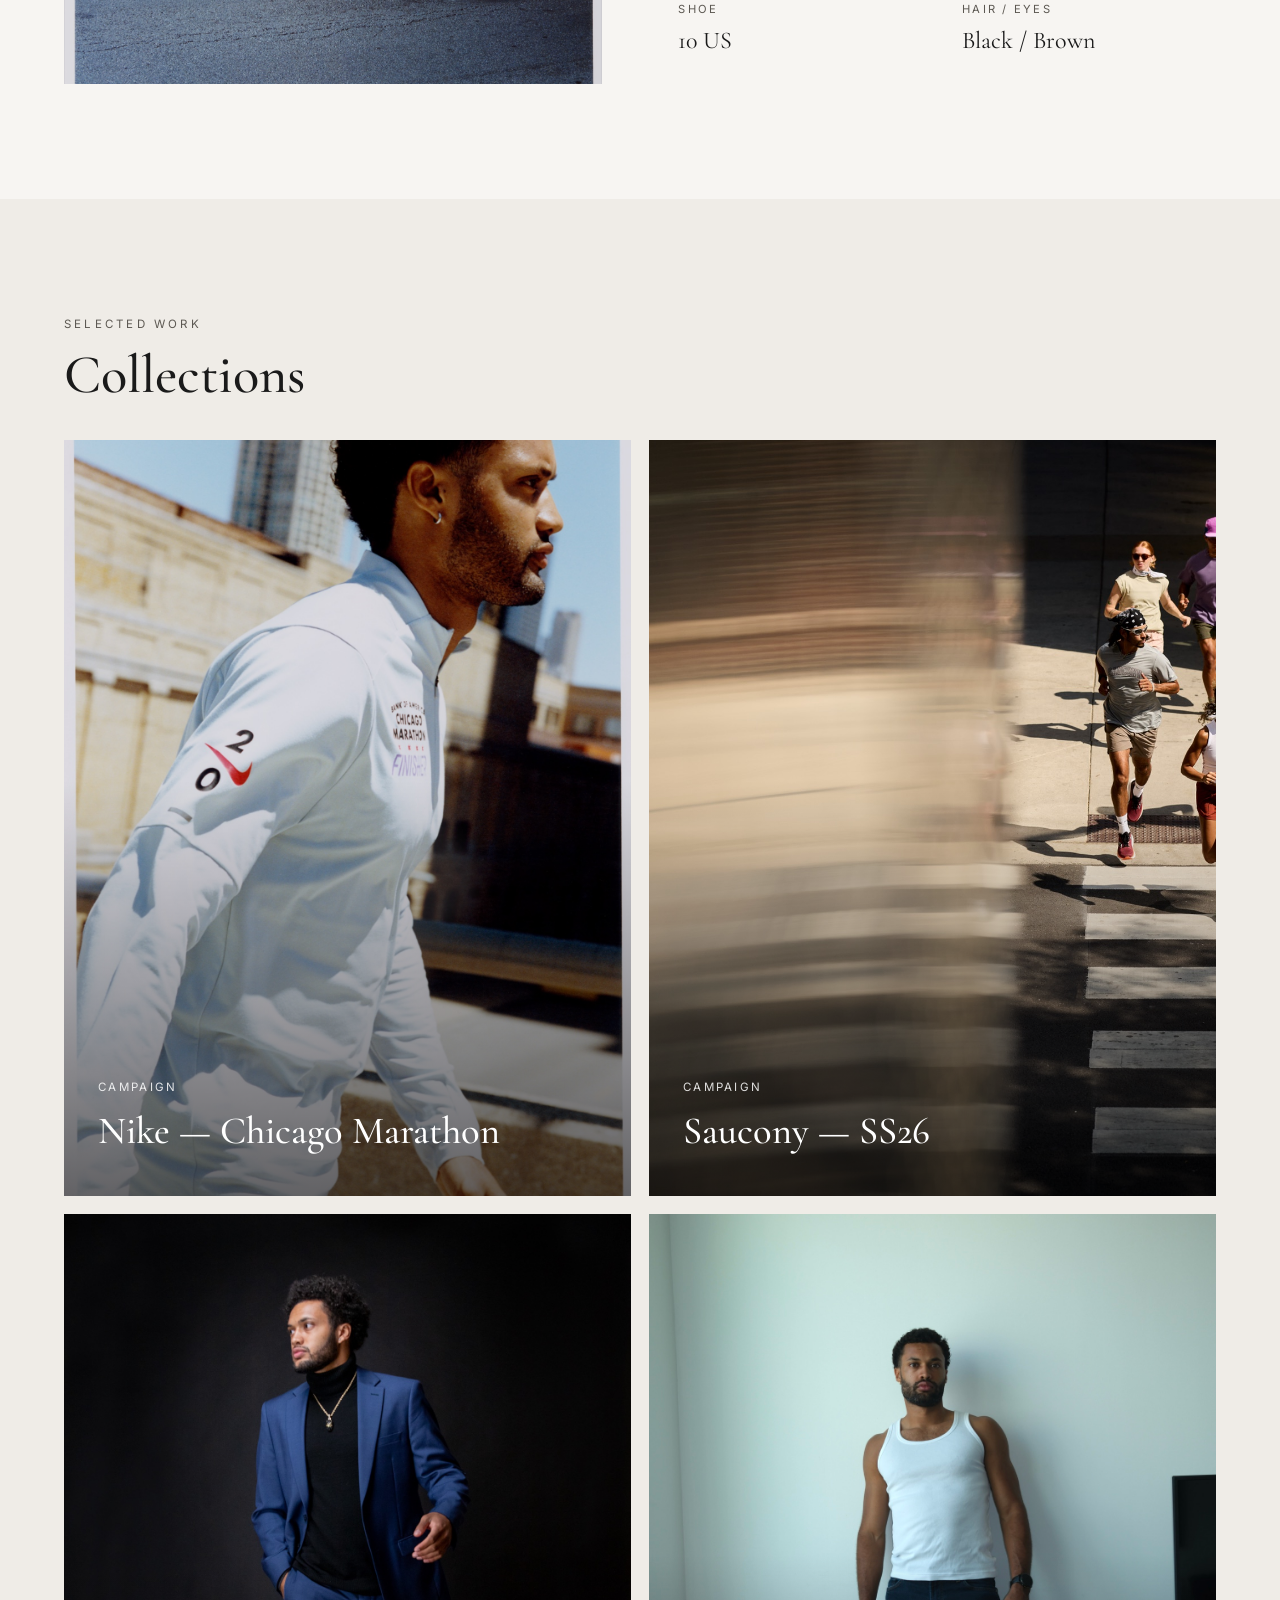
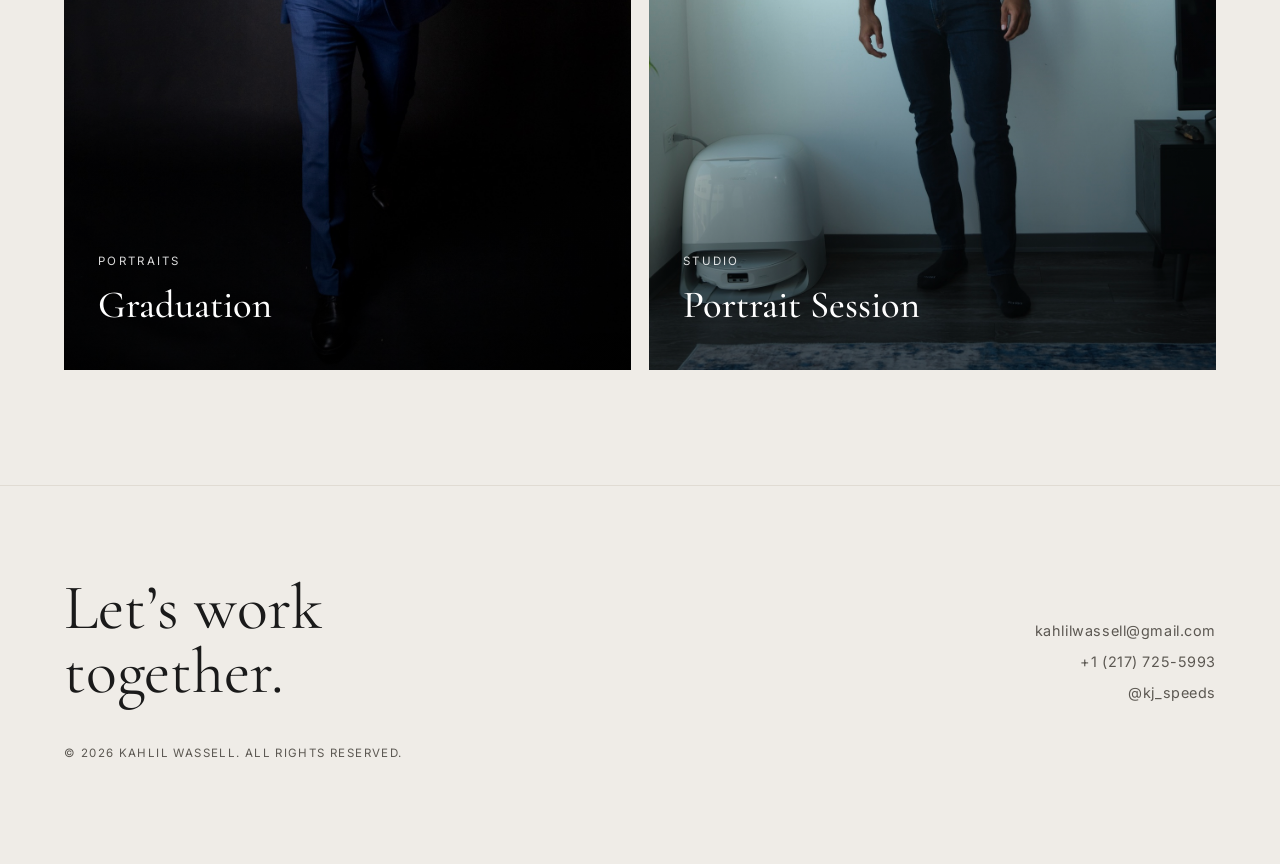
==== commit d5a8e445: "Remove two full-body tank shots; switch hero to Nike profile" ====
--- a/index.html
+++ b/index.html
@@ -27,7 +27,7 @@
 </header>
 
 <section class="hero">
-  <img src="images/tank/07.jpg" alt="Kahlil Wassell portrait" style="object-position: center 38%;">
+  <img src="images/nike/02.jpg" alt="Kahlil Wassell for Nike" style="object-position: center 8%;">
   <div class="hero-overlay">
     <h1 class="hero-name">Kahlil<br><em>Wassell</em></h1>
     <p class="hero-sub">Model &middot; Athlete &middot; Campaigns</p>
